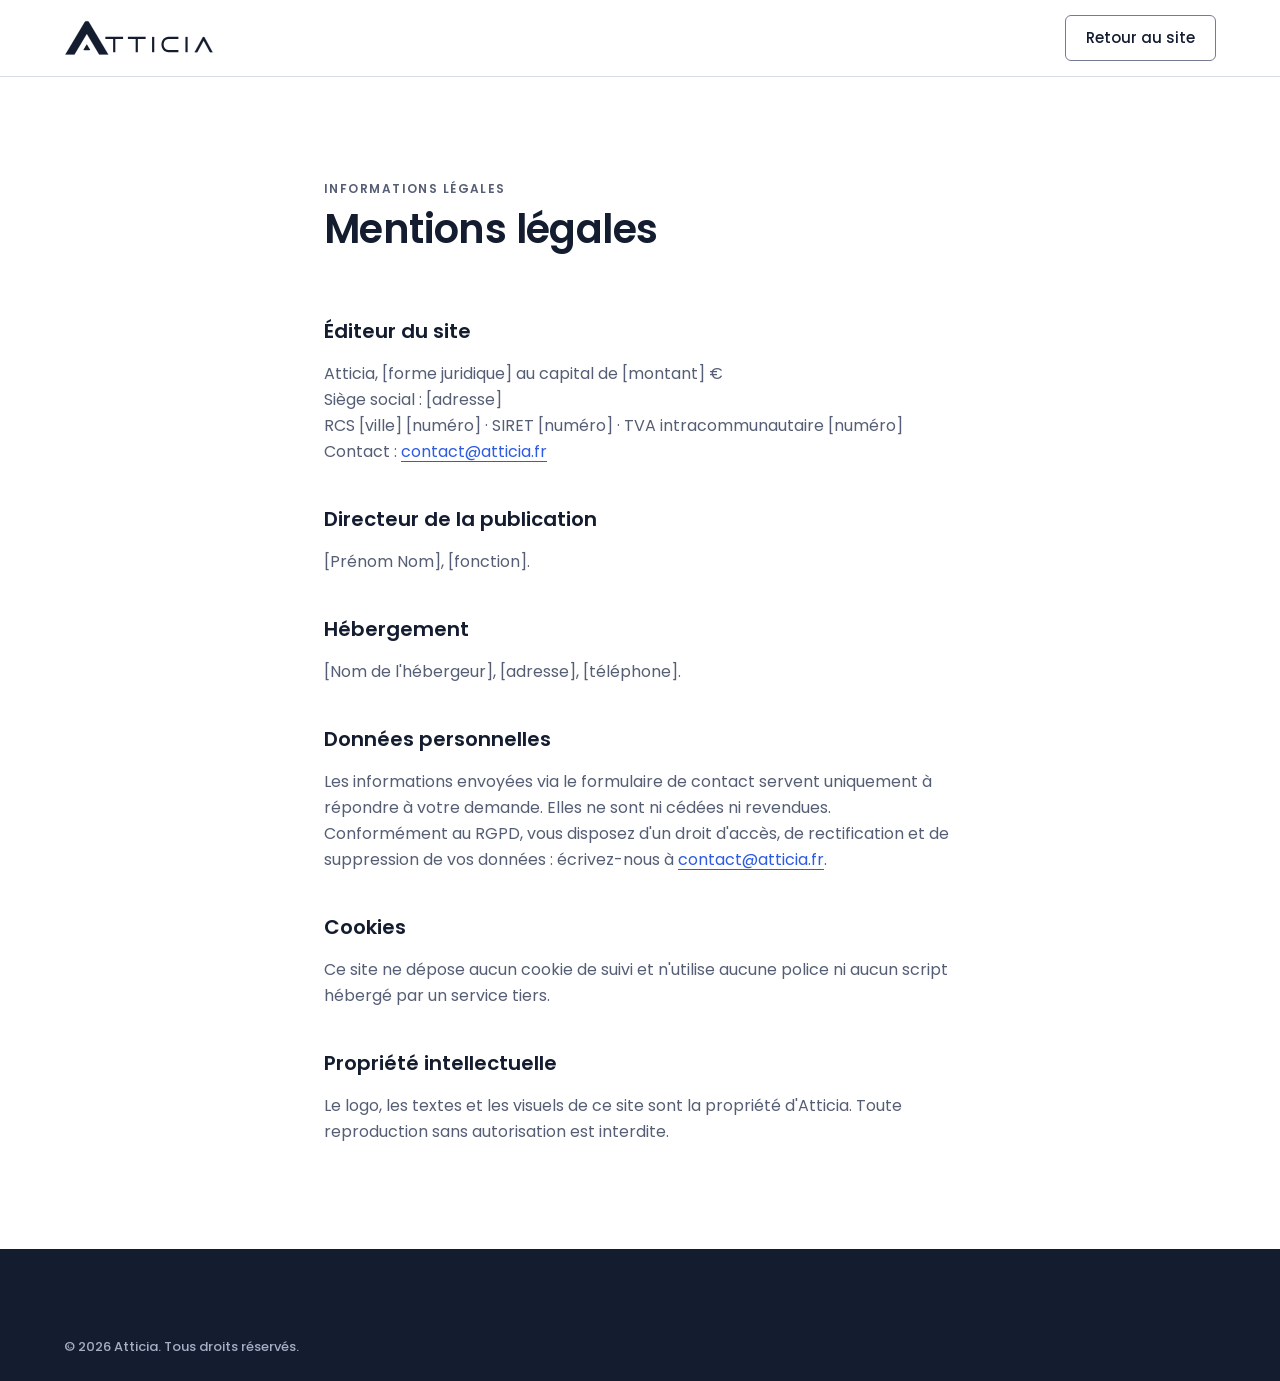
==== mentions-legales.html @ 6b88184e "Add files via upload" ====
<!doctype html>
<html lang="fr">
<head>
  <meta charset="utf-8">
  <meta name="viewport" content="width=device-width, initial-scale=1">
  <title>Mentions légales · Atticia</title>
  <meta name="robots" content="noindex">
  <link rel="icon" href="assets/favicon.svg" type="image/svg+xml">
  <link rel="stylesheet" href="css/tokens.css">
  <link rel="stylesheet" href="css/base.css">
  <link rel="stylesheet" href="css/layout.css">
  <link rel="stylesheet" href="css/components.css">
  <link rel="stylesheet" href="css/pages.css">
</head>
<body>
  <header class="entete entete--defile">
    <div class="conteneur entete__barre">
      <a class="entete__logo" href="index.html" aria-label="Atticia, retour à l'accueil">
        <img src="assets/logo/atticia-logo-nuit.svg" alt="Atticia" width="150" height="36">
      </a>
      <a class="bouton bouton--secondaire" href="index.html">Retour au site</a>
    </div>
  </header>

  <!-- À COMPLÉTER : remplacez chaque [crochet] une fois l'entreprise immatriculée -->
  <main class="section">
    <div class="conteneur page-texte">
      <p class="surtitre">Informations légales</p>
      <h1 class="titre-1">Mentions légales</h1>

      <h2 class="titre-3">Éditeur du site</h2>
      <p>Atticia, [forme juridique] au capital de [montant] €<br>
      Siège social : [adresse]<br>
      RCS [ville] [numéro] · SIRET [numéro] · TVA intracommunautaire [numéro]<br>
      Contact : <a href="mailto:contact@atticia.fr">contact@atticia.fr</a></p>

      <h2 class="titre-3">Directeur de la publication</h2>
      <p>[Prénom Nom], [fonction].</p>

      <h2 class="titre-3">Hébergement</h2>
      <p>[Nom de l'hébergeur], [adresse], [téléphone].</p>

      <h2 class="titre-3">Données personnelles</h2>
      <p>Les informations envoyées via le formulaire de contact servent uniquement à répondre à votre demande. Elles ne sont ni cédées ni revendues. Conformément au RGPD, vous disposez d'un droit d'accès, de rectification et de suppression de vos données : écrivez-nous à <a href="mailto:contact@atticia.fr">contact@atticia.fr</a>.</p>

      <h2 class="titre-3">Cookies</h2>
      <p>Ce site ne dépose aucun cookie de suivi et n'utilise aucune police ni aucun script hébergé par un service tiers.</p>

      <h2 class="titre-3">Propriété intellectuelle</h2>
      <p>Le logo, les textes et les visuels de ce site sont la propriété d'Atticia. Toute reproduction sans autorisation est interdite.</p>
    </div>
  </main>

  <footer class="pied" data-theme="sombre">
    <div class="conteneur pied__bas">
      <p class="legende douce">© 2026 Atticia. Tous droits réservés.</p>
    </div>
  </footer>
</body>
</html>
---- css/tokens.css ----
/* ==========================================================================
   Atticia — variables de l'identité visuelle
   Reprises du Design System Atticia. Modifiez une couleur ici : elle
   change partout sur le site.
   ========================================================================== */

/* Poppins, auto-hébergée (aucun appel à un service tiers) */
@font-face {
  font-family: "Poppins";
  font-style: normal;
  font-weight: 400;
  font-display: swap;
  src: url("../assets/fonts/poppins-latin-400-normal.woff2") format("woff2");
  unicode-range: U+0000-00FF, U+0131, U+0152-0153, U+02BB-02BC, U+02C6, U+02DA, U+02DC, U+0304, U+0308, U+0329, U+2000-206F, U+20AC, U+2122, U+2191, U+2193, U+2212, U+2215, U+FEFF, U+FFFD;
}
@font-face {
  font-family: "Poppins";
  font-style: normal;
  font-weight: 400;
  font-display: swap;
  src: url("../assets/fonts/poppins-latin-ext-400-normal.woff2") format("woff2");
  unicode-range: U+0100-02BA, U+02BD-02C5, U+02C7-02CC, U+02CE-02D7, U+02DD-02FF, U+0304, U+0308, U+0329, U+1D00-1DBF, U+1E00-1E9F, U+1EF2-1EFF, U+2020, U+20A0-20AB, U+20AD-20C0, U+2113, U+2C60-2C7F, U+A720-A7FF;
}
@font-face {
  font-family: "Poppins";
  font-style: normal;
  font-weight: 500;
  font-display: swap;
  src: url("../assets/fonts/poppins-latin-500-normal.woff2") format("woff2");
  unicode-range: U+0000-00FF, U+0131, U+0152-0153, U+02BB-02BC, U+02C6, U+02DA, U+02DC, U+0304, U+0308, U+0329, U+2000-206F, U+20AC, U+2122, U+2191, U+2193, U+2212, U+2215, U+FEFF, U+FFFD;
}
@font-face {
  font-family: "Poppins";
  font-style: normal;
  font-weight: 500;
  font-display: swap;
  src: url("../assets/fonts/poppins-latin-ext-500-normal.woff2") format("woff2");
  unicode-range: U+0100-02BA, U+02BD-02C5, U+02C7-02CC, U+02CE-02D7, U+02DD-02FF, U+0304, U+0308, U+0329, U+1D00-1DBF, U+1E00-1E9F, U+1EF2-1EFF, U+2020, U+20A0-20AB, U+20AD-20C0, U+2113, U+2C60-2C7F, U+A720-A7FF;
}
@font-face {
  font-family: "Poppins";
  font-style: normal;
  font-weight: 600;
  font-display: swap;
  src: url("../assets/fonts/poppins-latin-600-normal.woff2") format("woff2");
  unicode-range: U+0000-00FF, U+0131, U+0152-0153, U+02BB-02BC, U+02C6, U+02DA, U+02DC, U+0304, U+0308, U+0329, U+2000-206F, U+20AC, U+2122, U+2191, U+2193, U+2212, U+2215, U+FEFF, U+FFFD;
}
@font-face {
  font-family: "Poppins";
  font-style: normal;
  font-weight: 600;
  font-display: swap;
  src: url("../assets/fonts/poppins-latin-ext-600-normal.woff2") format("woff2");
  unicode-range: U+0100-02BA, U+02BD-02C5, U+02C7-02CC, U+02CE-02D7, U+02DD-02FF, U+0304, U+0308, U+0329, U+1D00-1DBF, U+1E00-1E9F, U+1EF2-1EFF, U+2020, U+20A0-20AB, U+20AD-20C0, U+2113, U+2C60-2C7F, U+A720-A7FF;
}

/* --- Thème clair (par défaut) --------------------------------------------- */
:root {
  --fond: #ffffff;          /* Blanc */
  --fond-alt: #f3f5f9;      /* Brume */
  --encre: #141c30;         /* Nuit, la couleur du logo */
  --encre-douce: #555e75;   /* Ardoise */
  --filet: #d6dbe6;         /* Acier, séparateurs décoratifs */
  --contour: #737c92;       /* Bordure des champs */
  --bleu: #2d5be3;          /* Bleu Atticia : actions, cybersécurité */
  --bleu-pale: #e8eefd;
  --violet: #6a4fdc;        /* Violet IA */
  --violet-pale: #efebfd;
  --sur-accent: #ffffff;    /* Texte sur un aplat bleu ou violet */
  --erreur: #b4233d;        /* Messages d'erreur des formulaires */

  --font: "Poppins", system-ui, -apple-system, "Segoe UI", sans-serif;

  --espace-1: 4px;
  --espace-2: 8px;
  --espace-3: 16px;
  --espace-4: 24px;
  --espace-5: 40px;
  --espace-6: 64px;
  --espace-7: 104px;        /* respiration entre grandes sections */

  --rayon-s: 2px;
  --rayon-m: 6px;
  --rayon-l: 12px;

  --largeur-max: 1200px;
  --gouttiere: 24px;
  --hauteur-entete: 76px;
}

/* --- Thème sombre (Nuit) : bandeaux, pied de page ------------------------ */
[data-theme="sombre"] {
  --fond: #141c30;
  --fond-alt: #1c2640;
  --encre: #eef1f7;
  --encre-douce: #a6aec3;
  --filet: #2f3b5a;
  --contour: #6f7a96;
  --bleu: #8ea7ff;
  --bleu-pale: #22305e;
  --violet: #b09dff;
  --violet-pale: #2e2860;
  --sur-accent: #141c30;
}

@media (min-width: 768px) {
  :root { --gouttiere: 40px; }
}
@media (min-width: 1100px) {
  :root { --gouttiere: 64px; }
}
---- css/base.css ----
/* ==========================================================================
   Base : remise à zéro, typographie, utilitaires
   ========================================================================== */

*,
*::before,
*::after { box-sizing: border-box; }

html {
  -webkit-text-size-adjust: 100%;
  scroll-behavior: smooth;
  scroll-padding-top: calc(var(--hauteur-entete) + var(--espace-3));
}

body {
  margin: 0;
  font-family: var(--font);
  font-size: 16px;
  line-height: 26px;
  font-weight: 400;
  color: var(--encre);
  background: var(--fond);
  -webkit-font-smoothing: antialiased;
  text-rendering: optimizeLegibility;
}

img, svg { display: block; max-width: 100%; }
h1, h2, h3, h4, p, ul, ol, figure, blockquote { margin: 0; }
ul[role="list"], ol[role="list"] { list-style: none; padding: 0; }
button, input, select, textarea { font: inherit; color: inherit; }
a { color: var(--bleu); text-underline-offset: 4px; }

/* Les sections en thème sombre reprennent leurs propres couleurs */
[data-theme="sombre"] { background: var(--fond); color: var(--encre); }

/* --- Échelle typographique (Design System) -------------------------------- */
.display {
  font-size: clamp(36px, 5.4vw, 56px);
  line-height: 1.14;
  font-weight: 600;
  letter-spacing: -0.02em;
}
.titre-1 {
  font-size: clamp(30px, 3.8vw, 40px);
  line-height: 1.2;
  font-weight: 600;
  letter-spacing: -0.015em;
}
.titre-2 {
  font-size: clamp(24px, 2.6vw, 28px);
  line-height: 1.28;
  font-weight: 600;
  letter-spacing: -0.01em;
}
.titre-3 { font-size: 20px; line-height: 28px; font-weight: 600; }
.corps-large { font-size: 18px; line-height: 30px; }
.legende { font-size: 13px; line-height: 20px; font-weight: 500; }
.surtitre {
  display: inline-block;
  font-size: 12px;
  line-height: 16px;
  font-weight: 600;
  letter-spacing: 0.12em;
  text-transform: uppercase;
  color: var(--encre-douce);
}
.surtitre--cyber { color: var(--bleu); }
.surtitre--ia { color: var(--violet); }

.douce { color: var(--encre-douce); }
strong { font-weight: 600; }

/* --- Focus clavier : anneau bleu plein, visible sur tous les fonds -------- */
:focus-visible {
  outline: 2px solid var(--bleu);
  outline-offset: 2px;
  border-radius: var(--rayon-s);
}

/* --- Utilitaires ---------------------------------------------------------- */
.sr-only {
  position: absolute !important;
  width: 1px; height: 1px;
  padding: 0; margin: -1px;
  overflow: hidden; clip: rect(0 0 0 0);
  white-space: nowrap; border: 0;
}

.lien-evitement {
  position: absolute;
  left: var(--espace-3);
  top: -100px;
  z-index: 100;
  padding: var(--espace-2) var(--espace-3);
  background: var(--bleu);
  color: var(--sur-accent);
  border-radius: var(--rayon-m);
  font-weight: 500;
  text-decoration: none;
}
.lien-evitement:focus { top: var(--espace-3); }

@media (prefers-reduced-motion: reduce) {
  html { scroll-behavior: auto; }
  *, *::before, *::after {
    animation-duration: 0.01ms !important;
    transition-duration: 0.01ms !important;
  }
}
---- css/layout.css ----
/* ==========================================================================
   Mise en page : conteneur, sections, grilles, en-tête, pied de page
   ========================================================================== */

.conteneur {
  width: 100%;
  max-width: calc(var(--largeur-max) + 2 * var(--gouttiere));
  margin-inline: auto;
  padding-inline: var(--gouttiere);
}

/* --- Sections --------------------------------------------------------------- */
.section { padding-block: var(--espace-6); }
.section--alt { background: var(--fond-alt); }

@media (min-width: 900px) {
  .section { padding-block: var(--espace-7); }
}

.section__entete {
  max-width: 720px;
  margin-bottom: var(--espace-5);
  display: grid;
  gap: var(--espace-3);
}
.section__entete .surtitre { margin-bottom: calc(var(--espace-2) * -1); }

/* --- Grilles ---------------------------------------------------------------- */
.grille-2,
.grille-3 {
  display: grid;
  gap: var(--espace-4);
  padding: 0;
  margin: 0;
}
@media (min-width: 720px) {
  .grille-2 { grid-template-columns: repeat(2, minmax(0, 1fr)); }
}
@media (min-width: 900px) {
  .grille-3 { grid-template-columns: repeat(3, minmax(0, 1fr)); }
}

/* --- En-tête ---------------------------------------------------------------- */
.entete {
  position: sticky;
  top: 0;
  z-index: 50;
  background: var(--fond);
  border-bottom: 1px solid transparent;
  transition: border-color 0.2s ease;
}
.entete--defile { border-bottom-color: var(--filet); }

.entete__barre {
  height: var(--hauteur-entete);
  display: flex;
  align-items: center;
  justify-content: space-between;
  gap: var(--espace-4);
}
.entete__logo img { width: 132px; height: auto; }

/* Bouton du menu mobile */
.entete__menu-bouton {
  display: inline-flex;
  flex-direction: column;
  justify-content: center;
  gap: 5px;
  width: 44px;
  height: 44px;
  padding: 0 10px;
  background: none;
  border: 1px solid var(--filet);
  border-radius: var(--rayon-m);
  cursor: pointer;
}
.entete__menu-bouton span {
  display: block;
  height: 2px;
  background: var(--encre);
  border-radius: 1px;
  transition: transform 0.2s ease, opacity 0.2s ease;
}
.entete__menu-bouton[aria-expanded="true"] span:nth-child(1) { transform: translateY(7px) rotate(45deg); }
.entete__menu-bouton[aria-expanded="true"] span:nth-child(2) { opacity: 0; }
.entete__menu-bouton[aria-expanded="true"] span:nth-child(3) { transform: translateY(-7px) rotate(-45deg); }

/* Navigation : panneau déroulant sur mobile */
.navigation {
  position: absolute;
  top: var(--hauteur-entete);
  left: 0;
  right: 0;
  background: var(--fond);
  border-bottom: 1px solid var(--filet);
  padding: var(--espace-3) var(--gouttiere) var(--espace-4);
  display: none;
}
.navigation--ouverte { display: block; }

.navigation__liste {
  display: grid;
  gap: 0;
  margin-bottom: var(--espace-3);
}
.navigation__liste a {
  display: block;
  padding: 12px 0;
  font-weight: 500;
  color: var(--encre);
  text-decoration: none;
  border-bottom: 1px solid var(--filet);
}
.navigation__liste a[aria-current="true"] { color: var(--bleu); }
.navigation__cta { width: 100%; justify-content: center; }

@media (min-width: 1000px) {
  .entete__logo img { width: 150px; }
  .entete__menu-bouton { display: none; }
  .navigation {
    position: static;
    display: flex;
    align-items: center;
    gap: var(--espace-5);
    padding: 0;
    border: 0;
    background: none;
  }
  .navigation__liste {
    display: flex;
    gap: var(--espace-4);
    margin: 0;
  }
  .navigation__liste a {
    padding: 8px 0;
    border: 0;
    font-size: 15px;
    position: relative;
  }
  .navigation__liste a::after {
    content: "";
    position: absolute;
    left: 0; right: 0; bottom: 2px;
    height: 2px;
    background: var(--bleu);
    transform: scaleX(0);
    transform-origin: left;
    transition: transform 0.2s ease;
  }
  .navigation__liste a:hover::after,
  .navigation__liste a[aria-current="true"]::after { transform: scaleX(1); }
  .navigation__liste a[aria-current="true"] { color: var(--encre); }
  .navigation__cta { width: auto; }
}

/* --- Pied de page ----------------------------------------------------------- */
.pied { padding-top: var(--espace-6); }
.pied__grille {
  display: grid;
  gap: var(--espace-5);
  padding-bottom: var(--espace-5);
}
.pied__marque { display: grid; gap: var(--espace-3); max-width: 360px; }
.pied__marque img { width: 150px; height: auto; }
.pied__liens { display: grid; align-content: start; gap: var(--espace-2); margin: 0; }
.pied__liens a { color: var(--encre); text-decoration: none; }
.pied__liens a:hover { color: var(--bleu); text-decoration: underline; }
.pied__bas > p {
  border-top: 1px solid var(--filet);
  padding-block: var(--espace-4);
}

@media (min-width: 800px) {
  .pied__grille { grid-template-columns: 2fr 1fr 1fr; }
}
---- css/components.css ----
/* ==========================================================================
   Composants : boutons, cartes, pastilles, puces, onglets, formulaire
   ========================================================================== */

/* --- Boutons ---------------------------------------------------------------- */
.bouton {
  display: inline-flex;
  align-items: center;
  gap: var(--espace-2);
  padding: 12px 20px;
  border: 1px solid transparent;
  border-radius: var(--rayon-m);
  font-size: 15px;
  line-height: 20px;
  font-weight: 500;
  text-decoration: none;
  cursor: pointer;
  transition: background-color 0.15s ease, border-color 0.15s ease, transform 0.15s ease;
}
.bouton:active { transform: translateY(1px); }

.bouton--principal { background: var(--bleu); color: var(--sur-accent); }
.bouton--principal:hover { background: color-mix(in srgb, var(--bleu) 88%, var(--encre)); }

.bouton--secondaire { background: transparent; color: var(--encre); border-color: var(--contour); }
.bouton--secondaire:hover { border-color: var(--encre); }

/* --- Puce triangle (le triangle du logo) ------------------------------------ */
.puce {
  flex: none;
  width: 12px;
  height: 11px;
  margin-top: 0.55em;
}
.puce--bleu { fill: var(--bleu); }
.puce--violet { fill: var(--violet); }

.liste-puces { display: grid; gap: var(--espace-3); margin: 0; }
.liste-puces li { display: flex; gap: 12px; align-items: flex-start; }
.liste-puces--compacte { gap: var(--espace-2); font-size: 15px; line-height: 24px; }

/* --- Pastilles et statuts --------------------------------------------------- */
.pastille {
  display: inline-block;
  padding: 2px 10px;
  border-radius: var(--rayon-s);
  font-size: 13px;
  line-height: 20px;
  font-weight: 500;
}
.pastille--cyber { background: var(--bleu-pale); color: var(--bleu); }
.pastille--ia { background: var(--violet-pale); color: var(--violet); }

.statut {
  margin-left: auto;
  font-size: 13px;
  line-height: 20px;
  font-weight: 500;
  color: var(--encre-douce);
}
.statut--dispo { color: var(--encre); }
.statut--dispo::before {
  content: "";
  display: inline-block;
  width: 8px; height: 8px;
  margin-right: 6px;
  border-radius: 50%;
  background: var(--bleu);
  vertical-align: 1px;
}

.texte-cyber { color: var(--bleu); }
.texte-ia { color: var(--violet); }

/* --- Cartes ----------------------------------------------------------------- */
.carte {
  display: grid;
  align-content: start;
  gap: var(--espace-3);
  padding: var(--espace-4);
  background: var(--fond);
  border: 1px solid var(--filet);
  border-radius: var(--rayon-l);
}
.carte .pastille { justify-self: start; }
.carte__haut { display: flex; align-items: center; gap: var(--espace-2); flex-wrap: wrap; }

/* --- Onglets ---------------------------------------------------------------- */
.onglets__liste {
  display: flex;
  gap: var(--espace-1);
  border-bottom: 1px solid var(--filet);
  margin-bottom: var(--espace-4);
  overflow-x: auto;
}
.onglet {
  padding: 12px var(--espace-3);
  background: none;
  border: 0;
  font-size: 15px;
  font-weight: 500;
  color: var(--encre-douce);
  cursor: pointer;
  white-space: nowrap;
}
.onglet:hover { color: var(--encre); }
.onglet--cyber[aria-selected="true"] { color: var(--bleu); box-shadow: inset 0 -2px 0 var(--bleu); }
.onglet--ia[aria-selected="true"] { color: var(--violet); box-shadow: inset 0 -2px 0 var(--violet); }

/* --- Formulaire ------------------------------------------------------------- */
.formulaire {
  display: grid;
  gap: var(--espace-4);
  padding: var(--espace-4);
  background: var(--fond);
  border: 1px solid var(--filet);
  border-radius: var(--rayon-l);
}
@media (min-width: 600px) {
  .formulaire { padding: var(--espace-5); }
}
.formulaire__ligne { display: grid; gap: var(--espace-4); }
@media (min-width: 600px) {
  .formulaire__ligne { grid-template-columns: 1fr 1fr; }
}

.champ { display: grid; align-content: start; gap: var(--espace-2); min-width: 0; }
.champ label,
.champ legend { font-size: 14px; line-height: 20px; font-weight: 500; }
.champ input[type="text"],
.champ input[type="email"],
.champ input[type="tel"],
.champ textarea {
  width: 100%;
  padding: 11px 14px;
  background: var(--fond);
  border: 1px solid var(--contour);
  border-radius: var(--rayon-s);
  font-size: 15px;
  line-height: 22px;
}
.champ textarea { resize: vertical; min-height: 128px; }
.champ input::placeholder,
.champ textarea::placeholder { color: var(--encre-douce); opacity: 1; }
.champ input:focus-visible,
.champ textarea:focus-visible { outline-offset: 0; border-color: var(--bleu); }
.champ [aria-invalid="true"] { border-color: var(--erreur); }
.champ__erreur { font-size: 13px; line-height: 20px; font-weight: 500; color: var(--erreur); }

.champ--choix { border: 0; padding: 0; margin: 0; }
.champ--choix legend { padding: 0; margin-bottom: var(--espace-2); }
.choix { display: flex; flex-wrap: wrap; gap: var(--espace-2) var(--espace-4); }
.choix label { display: inline-flex; align-items: center; gap: var(--espace-2); font-weight: 400; cursor: pointer; }
.choix input { width: 18px; height: 18px; accent-color: var(--bleu); margin: 0; }

.formulaire__envoyer { justify-self: start; }
.formulaire__statut:empty { display: none; }
---- css/pages.css ----
/* ==========================================================================
   Pages de texte (mentions légales, etc.)
   ========================================================================== */

.page-texte {
  max-width: 760px;
  display: grid;
  gap: var(--espace-3);
}
.page-texte .surtitre { margin-bottom: calc(var(--espace-2) * -1); }
.page-texte h1 { margin-bottom: var(--espace-4); }
.page-texte h2 { margin-top: var(--espace-4); }
.page-texte p { color: var(--encre-douce); }
.pied .pied__bas > p { border-top: 0; }
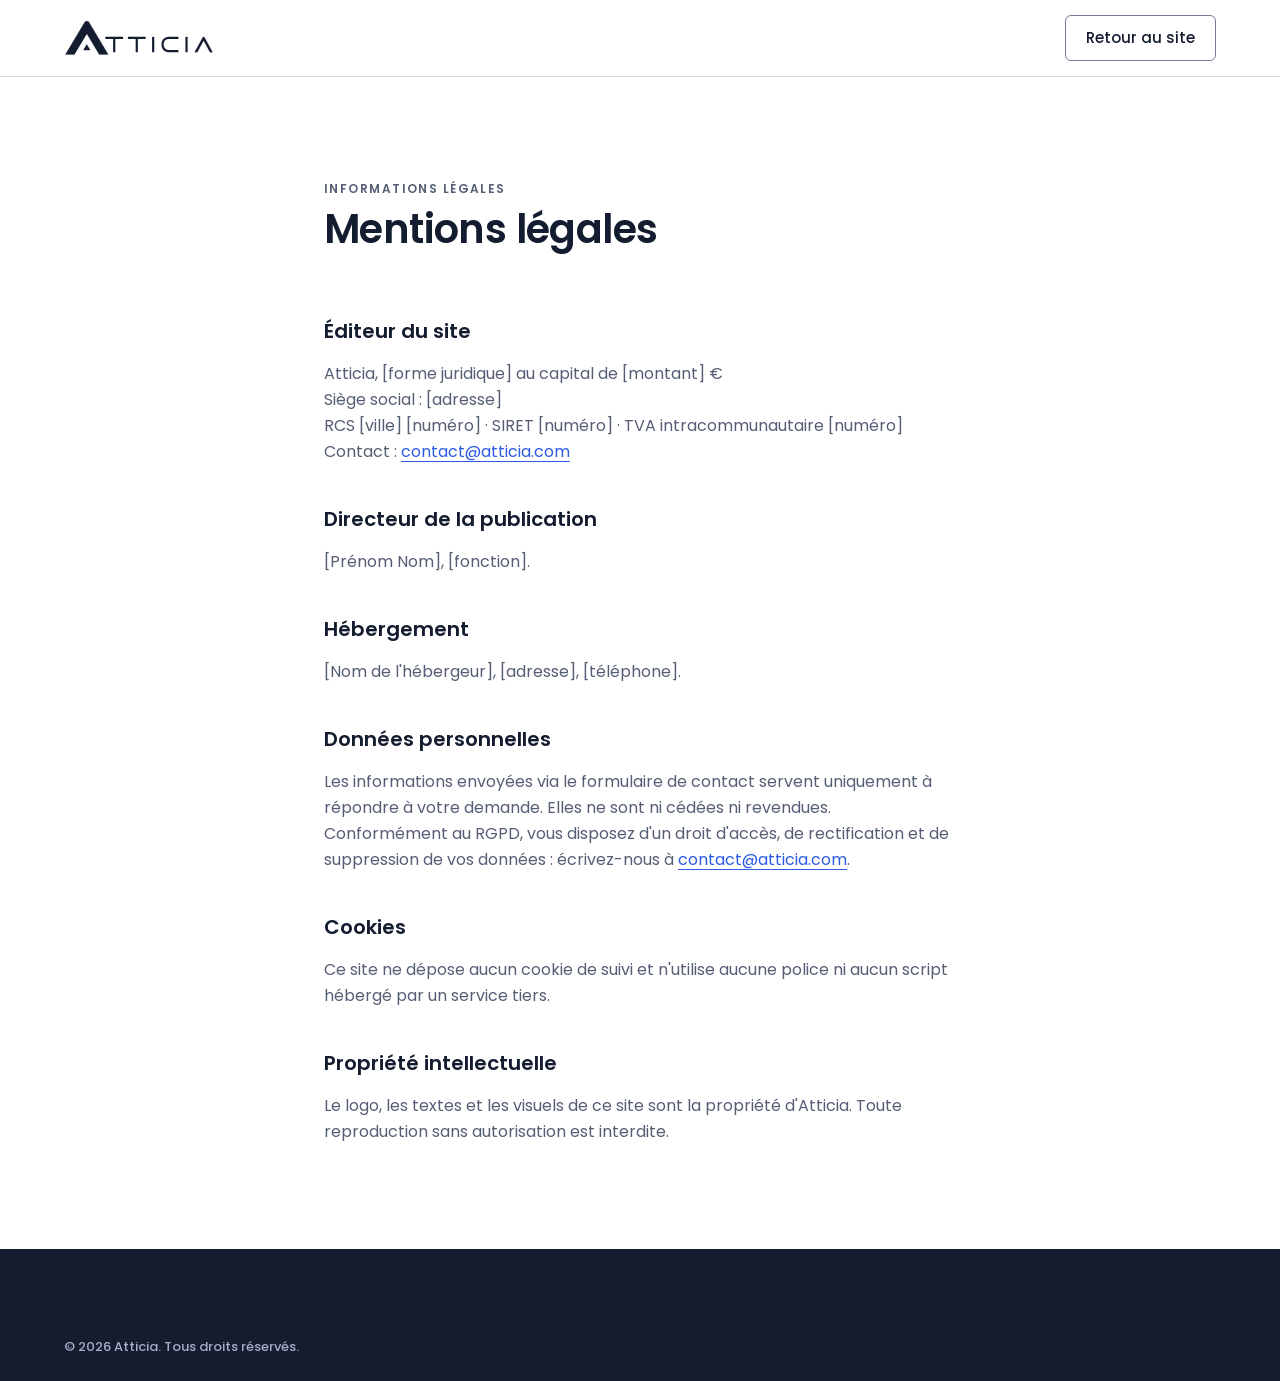
==== commit 609a42f8: "Add files via upload" ====
--- a/mentions-legales.html
+++ b/mentions-legales.html
@@ -32,7 +32,7 @@
       <p>Atticia, [forme juridique] au capital de [montant] €<br>
       Siège social : [adresse]<br>
       RCS [ville] [numéro] · SIRET [numéro] · TVA intracommunautaire [numéro]<br>
-      Contact : <a href="mailto:contact@atticia.fr">contact@atticia.fr</a></p>
+      Contact : <a href="mailto:contact@atticia.com">contact@atticia.com</a></p>
 
       <h2 class="titre-3">Directeur de la publication</h2>
       <p>[Prénom Nom], [fonction].</p>
@@ -41,7 +41,7 @@
       <p>[Nom de l'hébergeur], [adresse], [téléphone].</p>
 
       <h2 class="titre-3">Données personnelles</h2>
-      <p>Les informations envoyées via le formulaire de contact servent uniquement à répondre à votre demande. Elles ne sont ni cédées ni revendues. Conformément au RGPD, vous disposez d'un droit d'accès, de rectification et de suppression de vos données : écrivez-nous à <a href="mailto:contact@atticia.fr">contact@atticia.fr</a>.</p>
+      <p>Les informations envoyées via le formulaire de contact servent uniquement à répondre à votre demande. Elles ne sont ni cédées ni revendues. Conformément au RGPD, vous disposez d'un droit d'accès, de rectification et de suppression de vos données : écrivez-nous à <a href="mailto:contact@atticia.com">contact@atticia.com</a>.</p>
 
       <h2 class="titre-3">Cookies</h2>
       <p>Ce site ne dépose aucun cookie de suivi et n'utilise aucune police ni aucun script hébergé par un service tiers.</p>
--- a/css/layout.css
+++ b/css/layout.css
@@ -160,7 +160,7 @@
   gap: var(--espace-5);
   padding-bottom: var(--espace-5);
 }
-.pied__marque { display: grid; gap: var(--espace-3); max-width: 360px; }
+.pied__marque { display: grid; align-content: start; gap: var(--espace-3); max-width: 360px; }
 .pied__marque img { width: 150px; height: auto; }
 .pied__liens { display: grid; align-content: start; gap: var(--espace-2); margin: 0; }
 .pied__liens a { color: var(--encre); text-decoration: none; }
--- a/css/components.css
+++ b/css/components.css
@@ -1,5 +1,5 @@
 /* ==========================================================================
-   Composants : boutons, cartes, pastilles, puces, onglets, formulaire
+   Composants : boutons, cartes, pastilles, puces, formulaire
    ========================================================================== */
 
 /* --- Boutons ---------------------------------------------------------------- */
@@ -34,6 +34,7 @@
 }
 .puce--bleu { fill: var(--bleu); }
 .puce--violet { fill: var(--violet); }
+.puce--nuit { fill: var(--encre); }
 
 .liste-puces { display: grid; gap: var(--espace-3); margin: 0; }
 .liste-puces li { display: flex; gap: 12px; align-items: flex-start; }
@@ -85,28 +86,6 @@
 .carte .pastille { justify-self: start; }
 .carte__haut { display: flex; align-items: center; gap: var(--espace-2); flex-wrap: wrap; }
 
-/* --- Onglets ---------------------------------------------------------------- */
-.onglets__liste {
-  display: flex;
-  gap: var(--espace-1);
-  border-bottom: 1px solid var(--filet);
-  margin-bottom: var(--espace-4);
-  overflow-x: auto;
-}
-.onglet {
-  padding: 12px var(--espace-3);
-  background: none;
-  border: 0;
-  font-size: 15px;
-  font-weight: 500;
-  color: var(--encre-douce);
-  cursor: pointer;
-  white-space: nowrap;
-}
-.onglet:hover { color: var(--encre); }
-.onglet--cyber[aria-selected="true"] { color: var(--bleu); box-shadow: inset 0 -2px 0 var(--bleu); }
-.onglet--ia[aria-selected="true"] { color: var(--violet); box-shadow: inset 0 -2px 0 var(--violet); }
-
 /* --- Formulaire ------------------------------------------------------------- */
 .formulaire {
   display: grid;
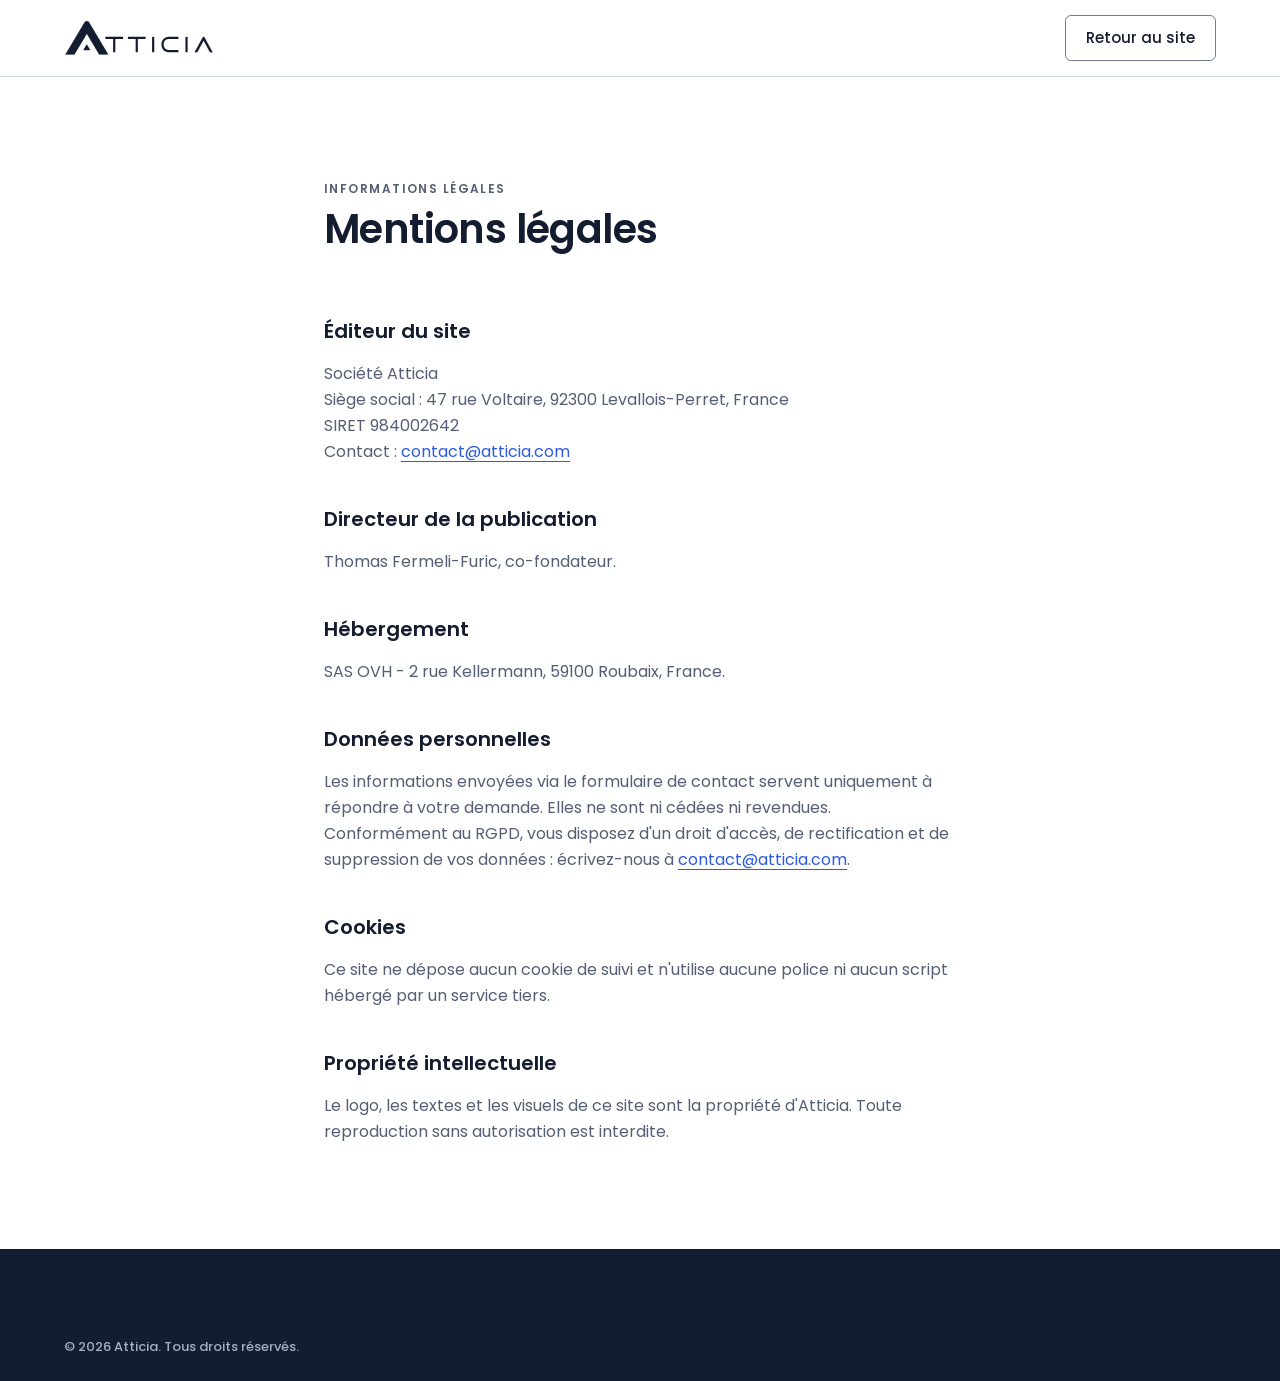
==== commit 0cd61eb9: "Update mentions-legales.html" ====
--- a/mentions-legales.html
+++ b/mentions-legales.html
@@ -29,16 +29,16 @@
       <h1 class="titre-1">Mentions légales</h1>
 
       <h2 class="titre-3">Éditeur du site</h2>
-      <p>Atticia, [forme juridique] au capital de [montant] €<br>
-      Siège social : [adresse]<br>
-      RCS [ville] [numéro] · SIRET [numéro] · TVA intracommunautaire [numéro]<br>
+      <p>Société Atticia<br>
+      Siège social : 47 rue Voltaire, 92300 Levallois-Perret, France<br>
+      SIRET 984002642<br>
       Contact : <a href="mailto:contact@atticia.com">contact@atticia.com</a></p>
 
       <h2 class="titre-3">Directeur de la publication</h2>
-      <p>[Prénom Nom], [fonction].</p>
+      <p>Thomas Fermeli-Furic, co-fondateur.</p>
 
       <h2 class="titre-3">Hébergement</h2>
-      <p>[Nom de l'hébergeur], [adresse], [téléphone].</p>
+      <p>SAS OVH - 2 rue Kellermann, 59100 Roubaix, France.</p>
 
       <h2 class="titre-3">Données personnelles</h2>
       <p>Les informations envoyées via le formulaire de contact servent uniquement à répondre à votre demande. Elles ne sont ni cédées ni revendues. Conformément au RGPD, vous disposez d'un droit d'accès, de rectification et de suppression de vos données : écrivez-nous à <a href="mailto:contact@atticia.com">contact@atticia.com</a>.</p>
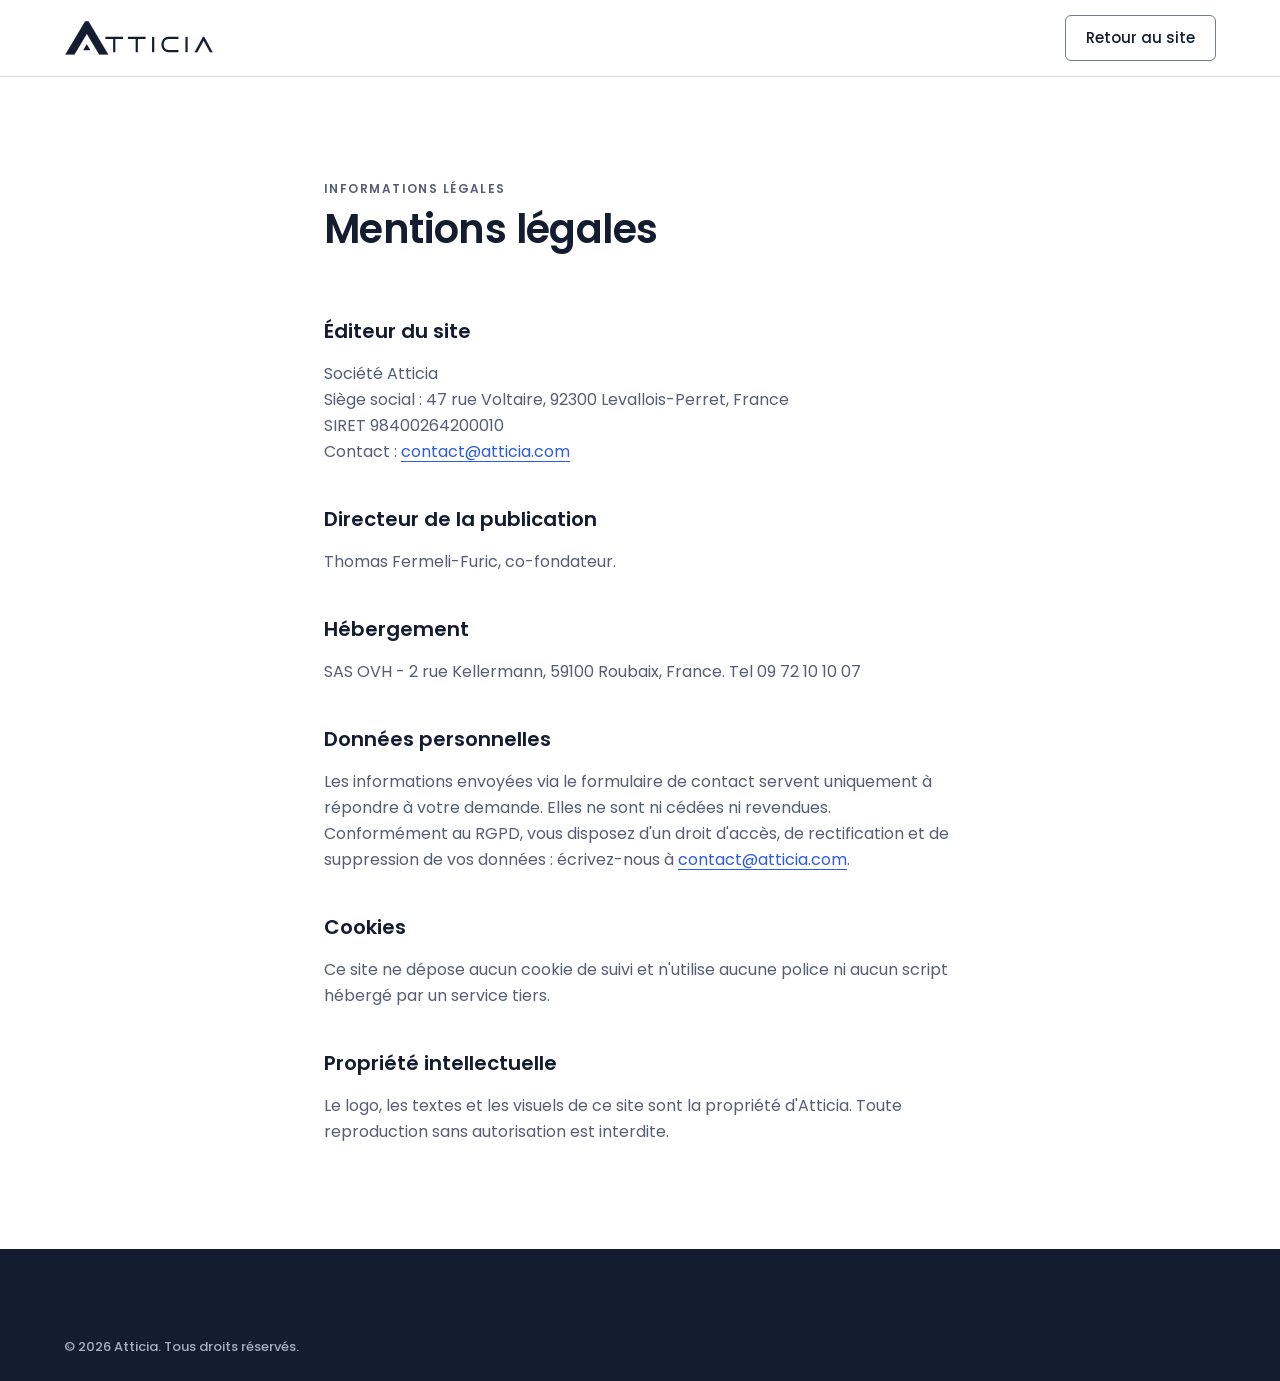
==== commit 6f33226f: "Update mentions-legales.html" ====
--- a/mentions-legales.html
+++ b/mentions-legales.html
@@ -5,7 +5,10 @@
   <meta name="viewport" content="width=device-width, initial-scale=1">
   <title>Mentions légales · Atticia</title>
   <meta name="robots" content="noindex">
+  <link rel="icon" href="favicon.ico" sizes="48x48">
+  <link rel="icon" href="assets/favicon-192x192.png" type="image/png" sizes="192x192">
   <link rel="icon" href="assets/favicon.svg" type="image/svg+xml">
+  <link rel="apple-touch-icon" href="assets/apple-touch-icon.png">
   <link rel="stylesheet" href="css/tokens.css">
   <link rel="stylesheet" href="css/base.css">
   <link rel="stylesheet" href="css/layout.css">
@@ -22,7 +25,6 @@
     </div>
   </header>
 
-  <!-- À COMPLÉTER : remplacez chaque [crochet] une fois l'entreprise immatriculée -->
   <main class="section">
     <div class="conteneur page-texte">
       <p class="surtitre">Informations légales</p>
@@ -31,14 +33,14 @@
       <h2 class="titre-3">Éditeur du site</h2>
       <p>Société Atticia<br>
       Siège social : 47 rue Voltaire, 92300 Levallois-Perret, France<br>
-      SIRET 984002642<br>
+      SIRET 98400264200010<br>
       Contact : <a href="mailto:contact@atticia.com">contact@atticia.com</a></p>
 
       <h2 class="titre-3">Directeur de la publication</h2>
       <p>Thomas Fermeli-Furic, co-fondateur.</p>
 
       <h2 class="titre-3">Hébergement</h2>
-      <p>SAS OVH - 2 rue Kellermann, 59100 Roubaix, France.</p>
+      <p>SAS OVH - 2 rue Kellermann, 59100 Roubaix, France. Tel 09 72 10 10 07</p>
 
       <h2 class="titre-3">Données personnelles</h2>
       <p>Les informations envoyées via le formulaire de contact servent uniquement à répondre à votre demande. Elles ne sont ni cédées ni revendues. Conformément au RGPD, vous disposez d'un droit d'accès, de rectification et de suppression de vos données : écrivez-nous à <a href="mailto:contact@atticia.com">contact@atticia.com</a>.</p>
--- a/css/components.css
+++ b/css/components.css
@@ -133,4 +133,11 @@
 .choix input { width: 18px; height: 18px; accent-color: var(--bleu); margin: 0; }
 
 .formulaire__envoyer { justify-self: start; }
+.formulaire__statut { font-size: 15px; line-height: 24px; font-weight: 500; }
 .formulaire__statut:empty { display: none; }
+.formulaire__statut:focus { outline: none; }
+.formulaire__statut--succes { padding: 12px var(--espace-3); background: var(--bleu-pale); color: var(--encre); border-radius: var(--rayon-s); }
+.formulaire__statut--erreur { color: var(--erreur); }
+
+/* Champ piège anti-spam : hors de l'écran, invisible pour les visiteurs */
+.champ-piege { position: absolute; left: -10000px; width: 1px; height: 1px; overflow: hidden; }
